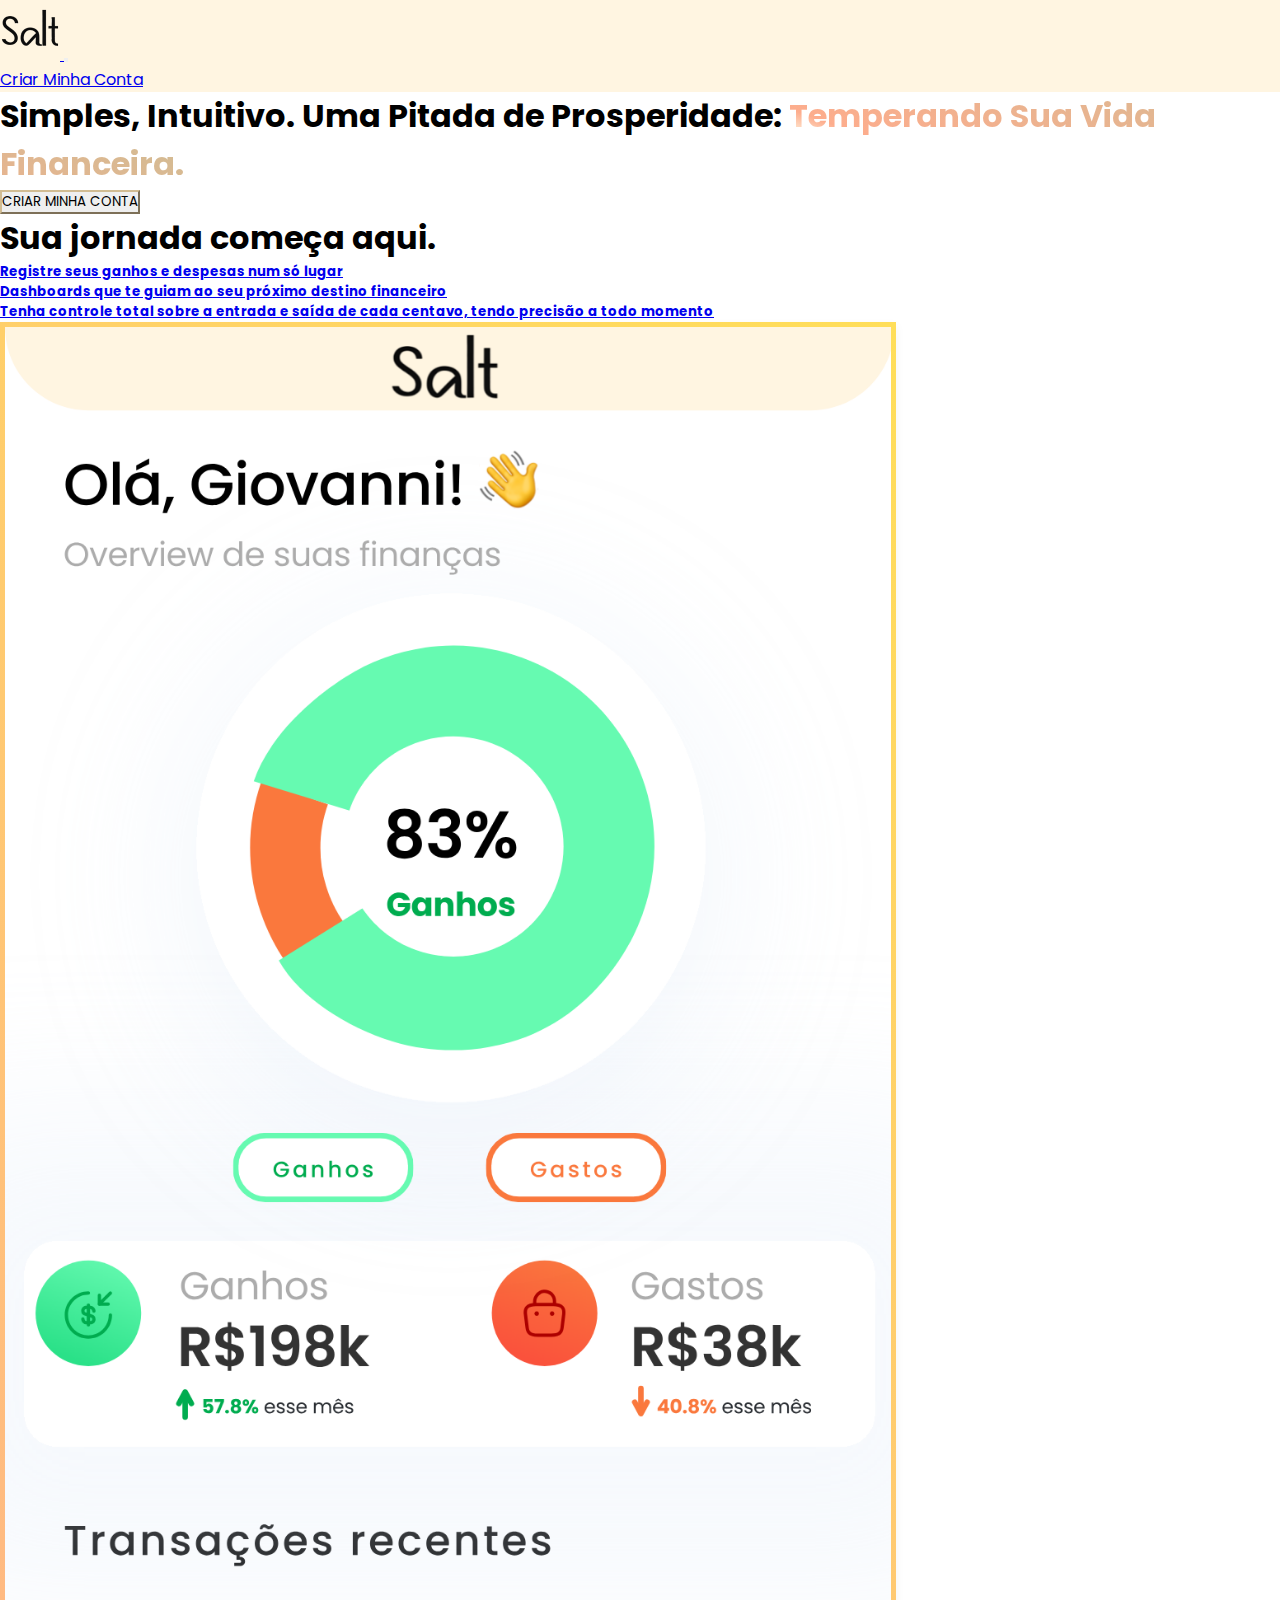
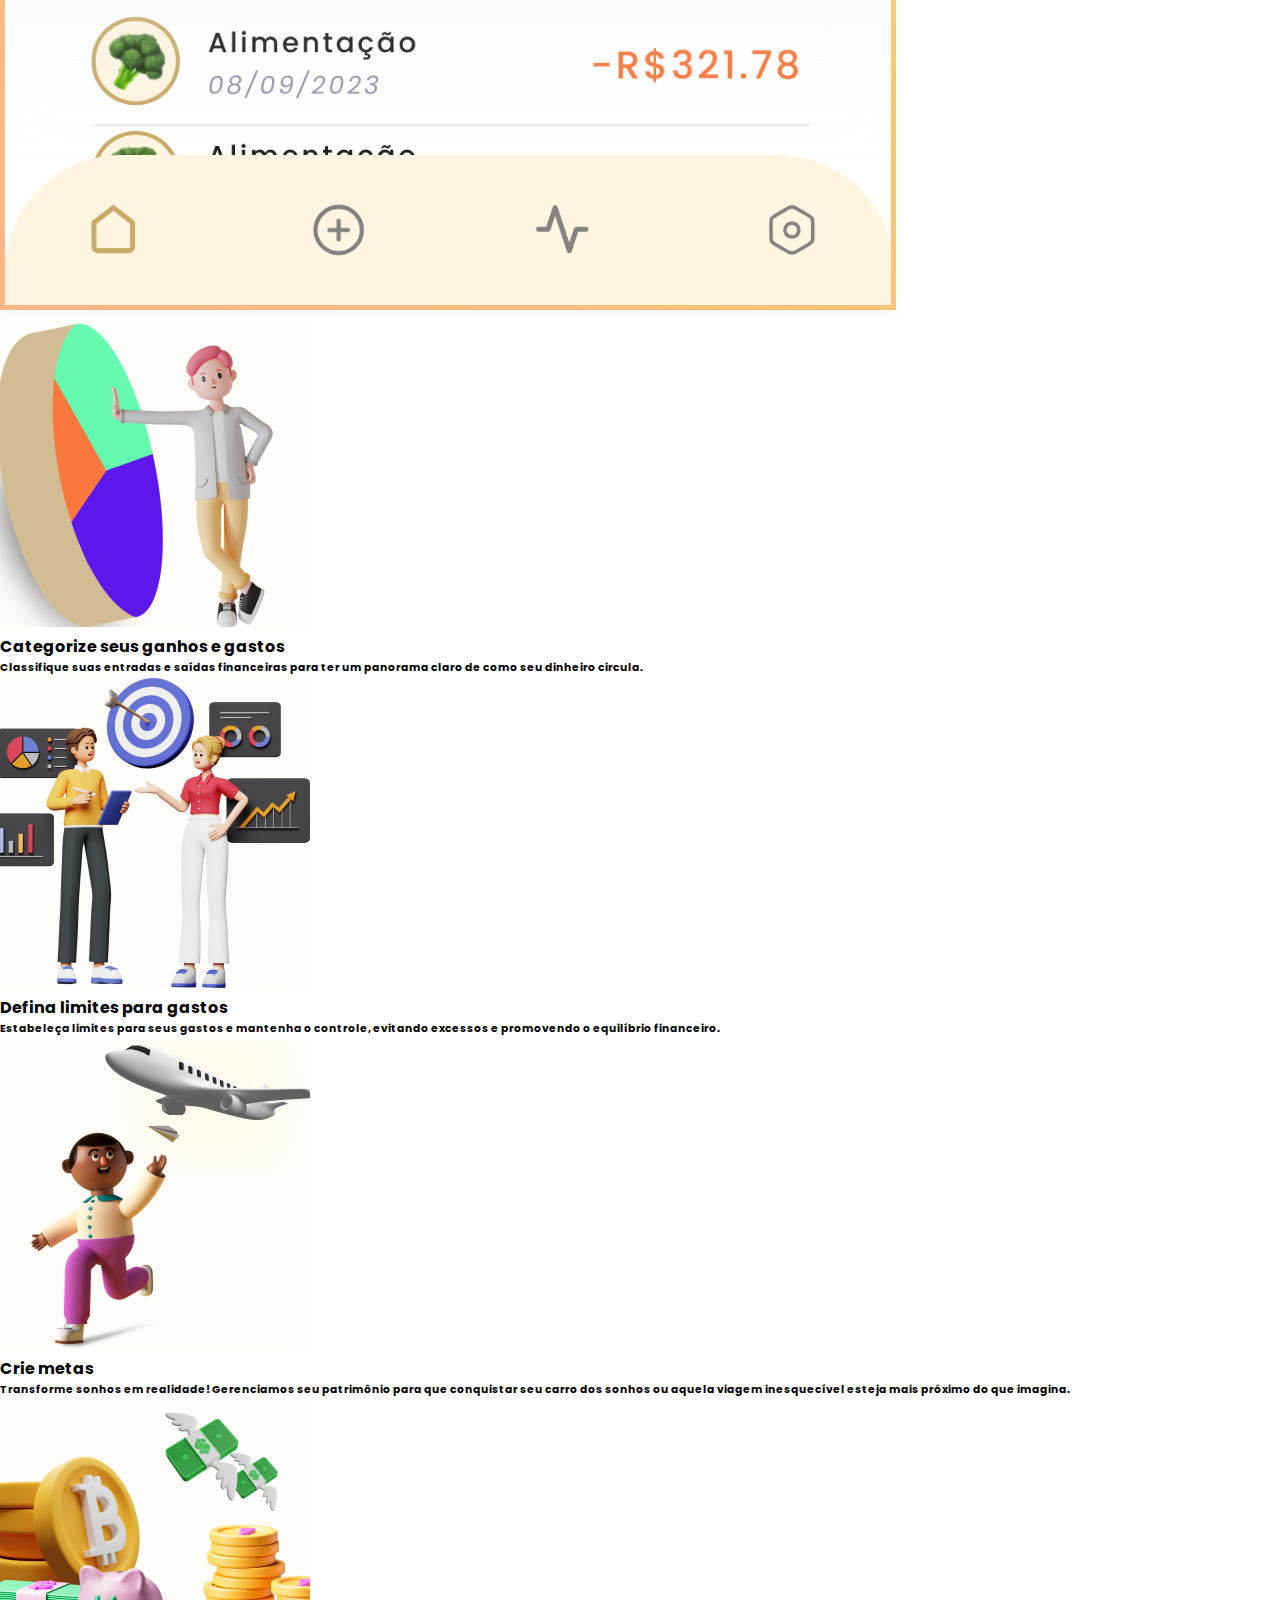
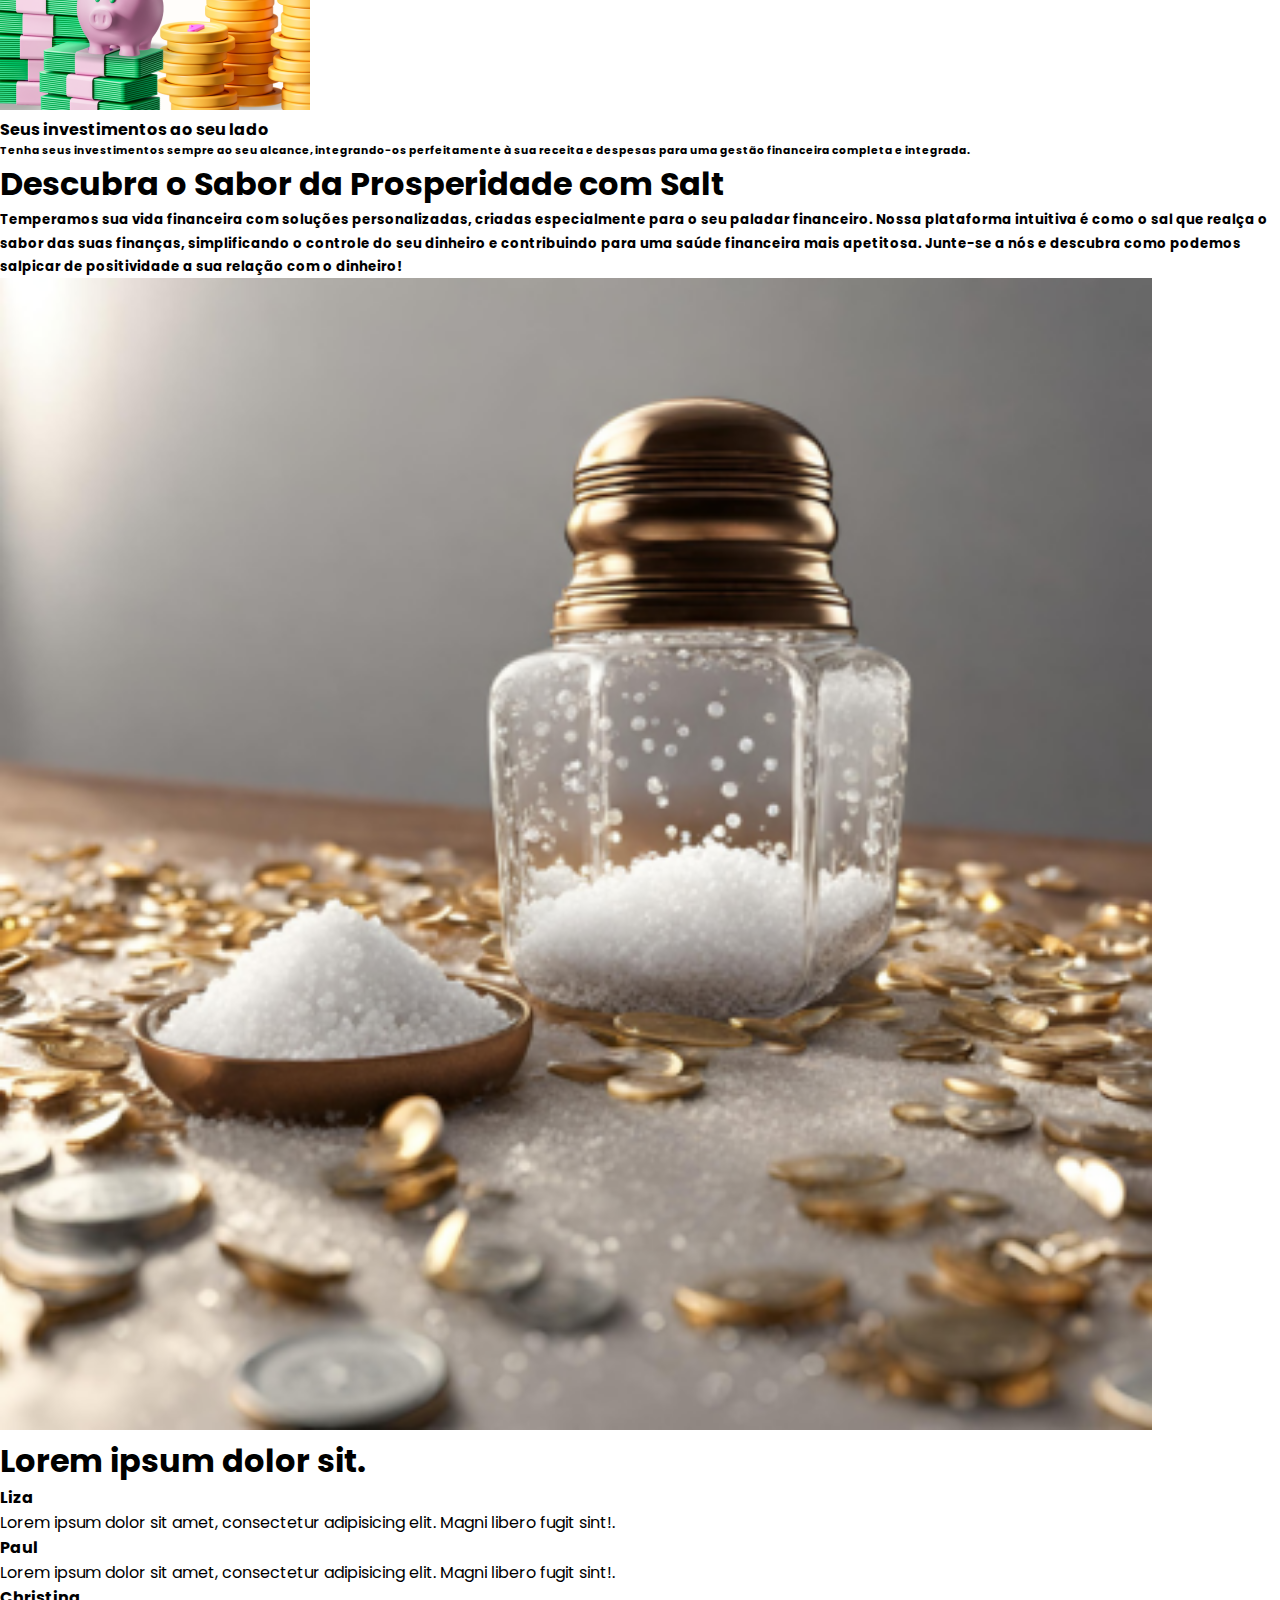
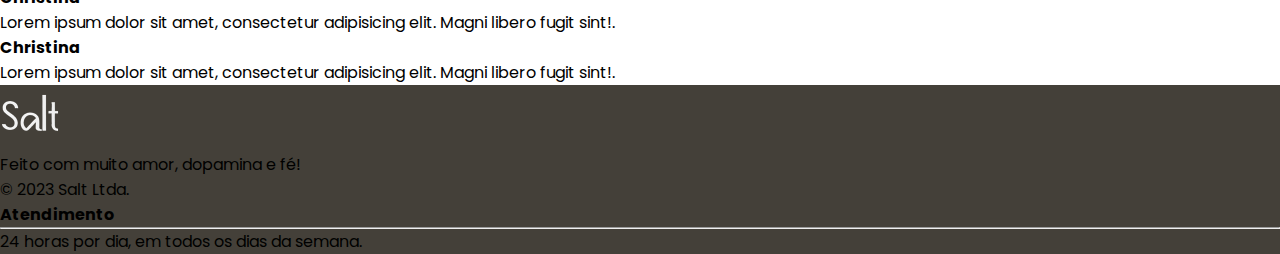
==== pages/index.html @ b89c653e "#" ====
<!doctype html>
<html lang="pt-BR">

<head>
    <meta charset="utf-8">
    <meta name="viewport" content="width=device-width, initial-scale=1">
    <title>Salt</title>

    <!-- Bootstrap Icons -->
    <link rel="stylesheet" href="https://cdn.jsdelivr.net/npm/bootstrap-icons@1.10.4/font/bootstrap-icons.css">

    <link rel="stylesheet" href="https://cdnjs.cloudflare.com/ajax/libs/font-awesome/6.4.0/css/all.min.css"
        integrity="sha512-iecdLmaskl7CVkqkXNQ/ZH/XLlvWZOJyj7Yy7tcenmpD1ypASozpmT/E0iPtmFIB46ZmdtAc9eNBvH0H/ZpiBw=="
        crossorigin="anonymous" referrerpolicy="no-referrer"/>

    <link href="https://cdn.jsdelivr.net/npm/bootstrap@5.3.0-alpha3/dist/css/bootstrap.min.css" rel="stylesheet"
        integrity="sha384-KK94CHFLLe+nY2dmCWGMq91rCGa5gtU4mk92HdvYe+M/SXH301p5ILy+dN9+nJOZ" crossorigin="anonymous">

    <link rel="stylesheet" href="/assets/css/style.css">

    <link rel="icon" href="/assets/images/favicon/favicon.ico" type="image/x-icon">
    <link rel="icon" type="image/png" sizes="60x60" href="/asssets/images/favicon/favicon.png">
</head>

<body>
    <header class="container">

        <nav class="navbar fixed-top navbar-expand-lg bg-salt rounded-bottom-5" data-bs-theme= bg-salt>
  
          <div class="container-fluid mx-5">
            <a href="/assets/pages/index.html" class="navbar-brand">                
                <img src="/assets/images/logos/salt.svg" alt="Logo Salt Preto" class="img-fluid logo_salt ">
            </a>
  
            <button class="navbar-toggler" type="button" data-bs-toggle="collapse" data-bs-target="#navbarScroll" aria-controls="navbarScroll" aria-expanded="false" aria-label="Toggle navigation">
              <span class="navbar-toggler-icon menu"></span>
            </button>
  
            <div class="collapse navbar-collapse" id="navbarScroll">
              <ul class="navbar-nav ms-auto mb-2 mb-lg-0 navbar-nav-scroll" style="--bs-scroll-height: 100px;">
  
                <li class="nav-item">
                  <a class="nav-link item_menu" href="#">Criar Minha Conta</a>
                </li>
  
              </ul>
            </div>
          </div>
        </nav>
  
    </header>
      
    <section class="container inicio my-lg-5 my-md-5 pt-5">
        <div class="row my-lg-5 my-md-5">
            <div class="col-lg-12 my-5 d-flex align-items-center justify-content-center">
                <h1 class="display-1 mt-5 my-lg-3">Simples, Intuitivo. Uma Pitada de Prosperidade:
                    <span class="frase">Temperando Sua Vida Financeira.</span>
                </h1>
                
            </div>
            <button type="button" class="btn botao col-lg-3 col-md-6 rounded-3 mb-md-5 mb-lg-5">CRIAR MINHA CONTA</button>
        </div>
    </section> 


    <section class="container">
        <div class="row d-flex justify-content-center my-5">
            <div class="col-lg-6">
                <h1 class="my-1 mt-lg-5 display-4">Sua jornada começa aqui.</h1>

                <div class="list-group mt-5 mb-2">

                    <a href="#" class="list-group-item list-group-item-action disabled " aria-current="true">
                      <div class="d-flex w-auto justify-content-between">
                        <h5 class="mb-1 text-black">Registre seus ganhos e despesas num só lugar</h5>
                        <i class="fa-regular fa-pen-to-square icones text-black fs-5"></i>
                      </div>
                    </a>

                    <a href="#" class="list-group-item list-group-item-action disabled ">
                      <div class="d-flex w-auto justify-content-between">
                        <h5 class="mb-1 text-black">Dashboards que te guiam ao seu próximo destino financeiro</h5>
                        <i class="fa-solid fa-chart-line icones text-black fs-5"></i>
                      </div>
                    </a>
                    
                    <a href="#" class="list-group-item list-group-item-action disabled ">
                      <div class="d-flex w-auto justify-content-between">
                        <h5 class="mb-1 text-black">Tenha controle total sobre a entrada e saída de cada centavo, tendo precisão a todo momento</h5>
                        <i class="fa-solid fa-wallet icones text-black fs-5"></i>
                      </div>
                    </a>
                </div>

            </div>

            <div class="col-lg-6 mb-5 mt-md-5 d-flex justify-content-center pt-5">
                <img src="/assets/images/home.png" alt="Home Salt" class="home_app img-thumbnail border-4 d-block">
            </div>
        </div>
    </section>


    <section class="container">
        <div class="row row-cols-1 row-cols-md-4 g-4 my-5">
    
            <div class="col">
                <div class="card my-5 cards_funcionalidades h-auto">
                    <img src="/assets/images/cards/1.png" class="card-img-top img-fluid" alt="Categorização">
                    <div class="card-body">
                        <h4 class="mb-lg-4 mt-lg-3 fw-semibold">Categorize seus ganhos e gastos</h4>
                        <h6 class="card-text mb-lg-5 texto_cards">Classifique suas entradas e saídas financeiras para ter um panorama claro de como seu dinheiro circula.</h6>
                    </div>
                </div>
            </div>
    
            <div class="col">
                <div class="card my-5 cards_funcionalidades h-auto d-flex flex-column">
                    <img src="/assets/images/cards/2.png" class="card-img-top img-fluid" alt="Limites">
                    <div class="card-body">
                        <h4 class="mb-lg-4 mt-lg-3 fw-semibold">Defina limites para gastos</h4>
                        <h6 class="card-text mb-lg-5 texto_cards">Estabeleça limites para seus gastos e mantenha o controle, evitando excessos e promovendo o equilíbrio financeiro.</h6>
                    </div>
                </div>
            </div>
    
            <div class="col">
                <div class="card my-5 cards_funcionalidades h-auto d-flex flex-column">
                    <img src="/assets/images/cards/3.png" class="card-img-top img-fluid" alt="Metas">
                    <div class="card-body">
                        <h4 class="mb-lg-4 mt-lg-3 fw-semibold">Crie metas</h4>
                        <h6 class="card-text mb-lg-5 texto_cards">Transforme sonhos em realidade! Gerenciamos seu patrimônio para que conquistar seu carro dos sonhos ou aquela viagem inesquecível esteja mais próximo do que imagina.</h6>
                    </div>
                </div>
            </div>
    
            <div class="col">
                <div class="card my-5 cards_funcionalidades h-auto d-flex flex-column">
                    <img src="/assets/images/cards/4.png" class="card-img-top img-fluid" alt="Investimentos">
                    <div class="card-body">
                        <h4 class="mb-lg-4 mt-lg-3 fw-semibold">Seus investimentos ao seu lado</h4>
                        <h6 class="card-text mb-lg-5 texto_cards">Tenha seus investimentos sempre ao seu alcance, integrando-os perfeitamente à sua receita e despesas para uma gestão financeira completa e integrada.</h6>
                    </div>
                </div>
            </div>
        </div>
    </section>


    <section class="container">
        <div class="row d-flex justify-content-center my-5">
            <div class="col-lg-6 text-lg-start text-md-center mt-3 mb-5">
                <h1 class="mb-1 display-4 ">Descubra o Sabor da Prosperidade com Salt</h1>
                <h5 class="my-4 texto_saleiro">Temperamos sua vida financeira com soluções personalizadas, criadas especialmente para o seu paladar financeiro. Nossa plataforma intuitiva é como o sal que realça o sabor das suas finanças, simplificando o controle do seu dinheiro e contribuindo para uma saúde financeira mais apetitosa. Junte-se a nós e descubra como podemos salpicar de positividade a sua relação com o dinheiro!</h5>
            </div>

            <div class="col-lg-6 mb-5 d-flex justify-content-lg-end img_saleiro">
                <img src="/assets/images/saleiro.png" alt="Saleiro" class="img-fluid rounded-5 saleiro">
            </div>
        </div>
    </section>


    <section class="container my-5">
        <h1 class="text-center my-5 display-2">Lorem ipsum dolor sit.</h1>

        <div class="row d-flex align-items-center justify-content-center">

            <div class="col-lg-3 my-2">
                <div class="card text-center border-0 grupo-2">
                    <div class="card-body">
                        <div class="mb-5">
                            <i class="fa-brands fa-linkedin icon-social mx-2"></i>
                        </div>
                        <h4 class=" my-3">Liza</h4>
                        <p class="card-text mb-4">Lorem ipsum dolor sit amet, consectetur adipisicing elit. Magni libero
                            fugit sint!.</p>
                        
                    </div>
                </div>
            </div>

            <div class="col-lg-3 my-2">
                <div class="card text-center border-0">
                    <div class="card-body">
                        <div class="mb-5">
                            <i class="fa-brands fa-linkedin icon-social mx-2"></i>
                        </div>
                        <h4 class=" my-3">Paul</h4>
                        <p class="card-text mb-4">Lorem ipsum dolor sit amet, consectetur adipisicing elit. Magni libero fugit sint!.</p>
                        
                    </div>
                </div>
            </div>

            <div class="col-lg-3 my-2">
                <div class="card text-center border-0">
                    <div class="card-body">
                        <div class="mb-5">
                            <i class="fa-brands fa-linkedin icon-social mx-2"></i>
                        </div>
                        <h4 class=" my-3">Christina</h4>
                        <p class="card-text mb-4">Lorem ipsum dolor sit amet, consectetur adipisicing elit. Magni libero fugit sint!.</p>
                    </div>
                </div>
            </div>

            <div class="col-lg-3 my-2">
                <div class="card text-center border-0">
                    <div class="card-body">
                        <div class="mb-5">
                            <i class="fa-brands fa-linkedin icon-social mx-2"></i>
                        </div>
                        <h4 class=" my-3">Christina</h4>
                        <p class="card-text mb-4">Lorem ipsum dolor sit amet, consectetur adipisicing elit. Magni libero fugit sint!.</p>
                    </div>
                </div>
            </div>

        </div>
    </section>

    
    <footer class="container-fluid text-light pt-5">
        <div class="row py-lg-5 pt-md-1 pb-md-5 px-lg-5 mx-lg-5">


            <div class="col-lg-6 col-md-12 mb-3 mb-lg-5 gx-5">
                <a href="/assets/pages/index.html">                
                    <img src="/assets/images/logos/salt_white.png" alt="Logo Salt Branco" class="img-fluid logo_salt ">
                </a>
                <p class="mt-4">Feito com muito amor, dopamina e fé!</p>
                <p class="mt-4">© 2023 Salt Ltda.</p>
            </div>

            <div class="col-lg-6 col-md-12 mb-3 mb-lg-5 gx-5">
                <h4 class="my-3">Atendimento</h4>
                <hr>
                <p>24 horas por dia, em todos os dias da semana.</p>
            </div>

        </div>
    </footer>

    <script src="https://cdn.jsdelivr.net/npm/bootstrap@5.3.0-alpha3/dist/js/bootstrap.bundle.min.js" integrity="sha384-ENjdO4Dr2bkBIFxQpeoTz1HIcje39Wm4jDKdf19U8gI4ddQ3GYNS7NTKfAdVQSZe"
    crossorigin="anonymous">
    </script>
</body>

</html>
---- assets/css/style.css ----
@import url('https://fonts.googleapis.com/css2?family=Montserrat:wght@600&family=Poppins:wght@300&display=swap');

:root {
    --salt-color: #FFF5E1;
    --salt-borda1-cor: #d1bc93;
  }

* {
    font-family: 'Poppins', sans-serif;
    margin: 0;
    padding: 0;
    box-sizing: border-box;
}

.bg-salt {
    background-color: var(--salt-color) !important;
}

.nav-link:hover {
    color: black;
}

.frase {
    background-image: linear-gradient(20deg, var(--salt-color) 2%, #fdad8d 12%, var(--salt-borda1-cor) 100%);
    color: transparent !important;
    -webkit-background-clip: text;
    background-clip: text;
}

.botao{
    border-color: var(--salt-borda1-cor);
}

.botao:hover {
    background: var(--salt-color);
}

.home_app {
    width: 70%;
    border-width: 5px;
    border-style: solid;
    border-image: linear-gradient(45deg, #ffb588, #FFDE59);
    border-image-slice: 1;
    transition: 0.3s;
    box-shadow: 0px 4px 10px rgba(0, 0, 0, 0.05);
}

.cards_funcionalidades {
    border-color: white;
    transition: 0.2s;
}

.cards_funcionalidades:hover {
    border-color: var(--salt-color);
    scale: 104%;
    background-color: var(--salt-color);
}

.card-body {
    transition: background-color 0.25s;
}

.texto_cards, .texto_saleiro {
    line-height: 1.75;
}

.saleiro {
    width: 90%;
}

footer {
    background-color: #444039;
}

@media (max-width: 700px) {
    .botao {
        width: 60%;
        display: block;
        margin: auto;
    }
}

@media (max-width: 959px) {
    .texto_salt {
        text-align: center;
    }

    .item_menu {
        padding-left: 1%;
    }

    .img_saleiro {
        justify-content: center;
    }
}
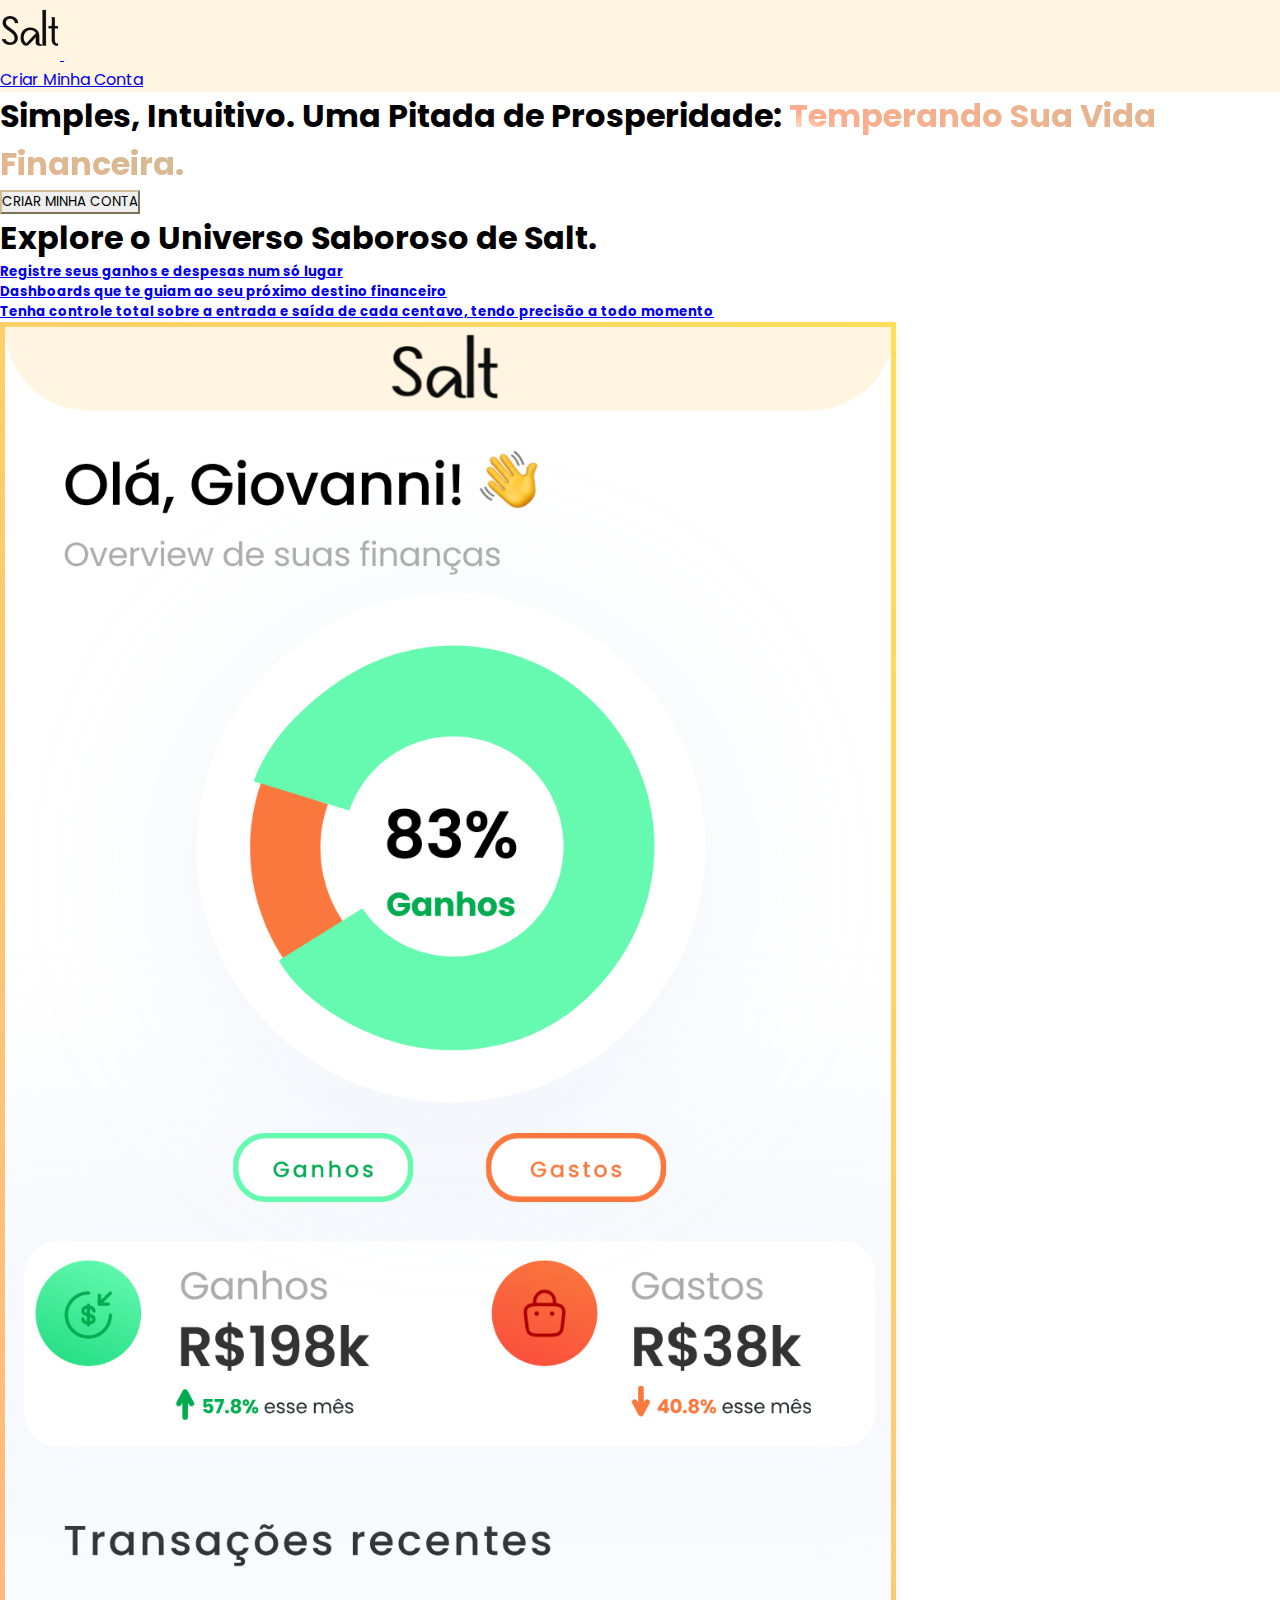
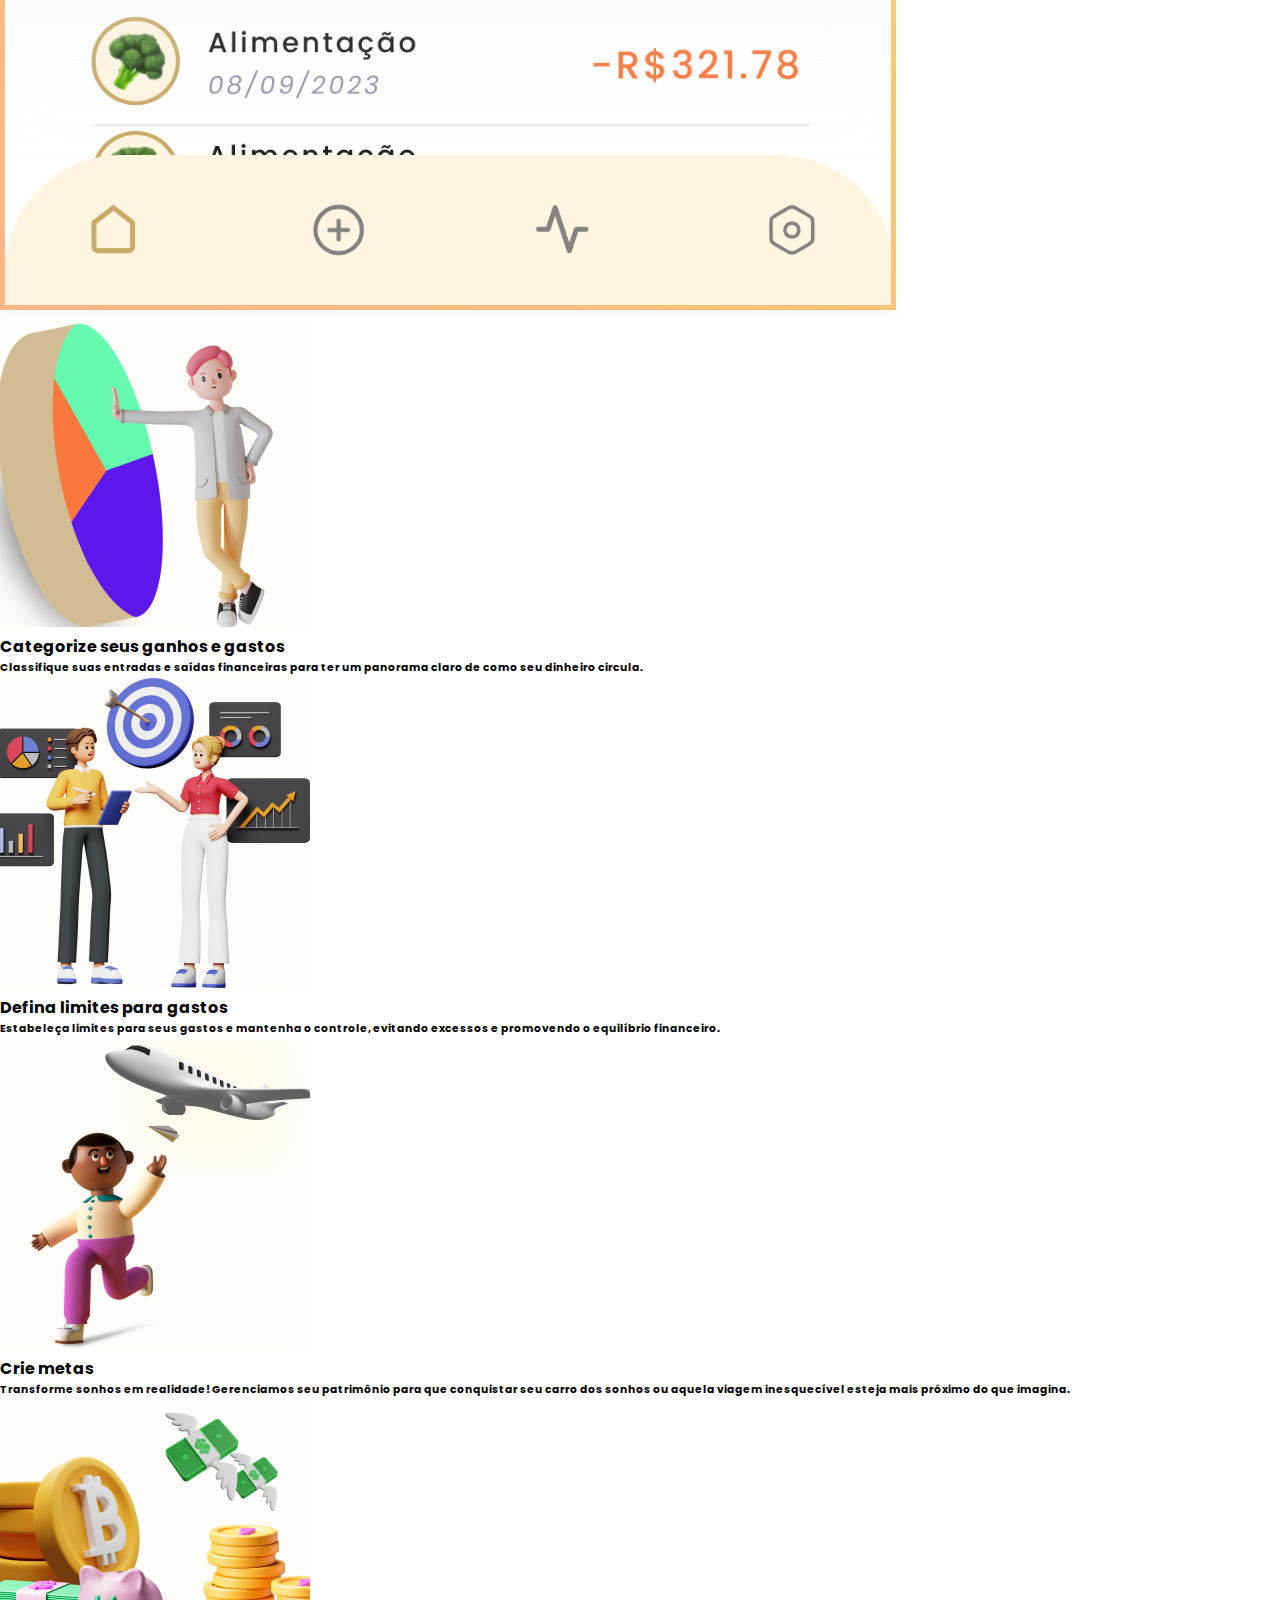
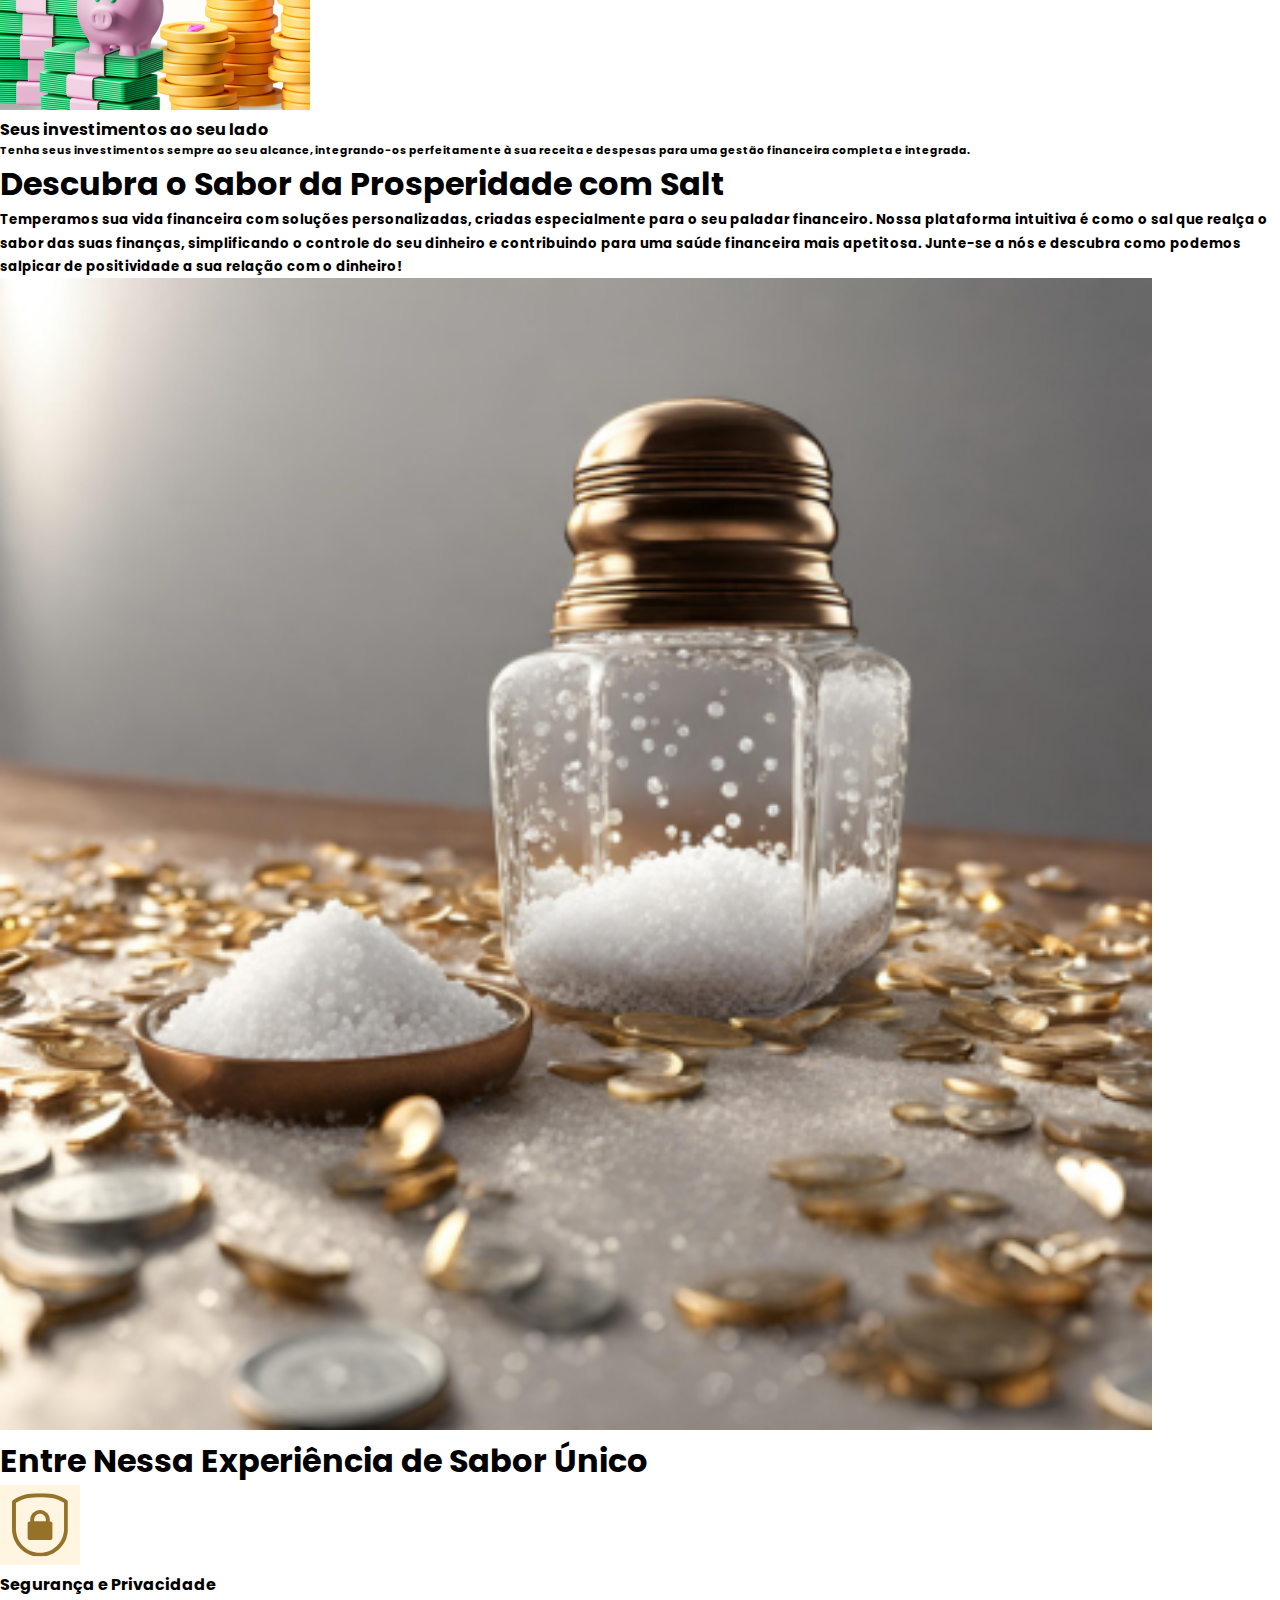
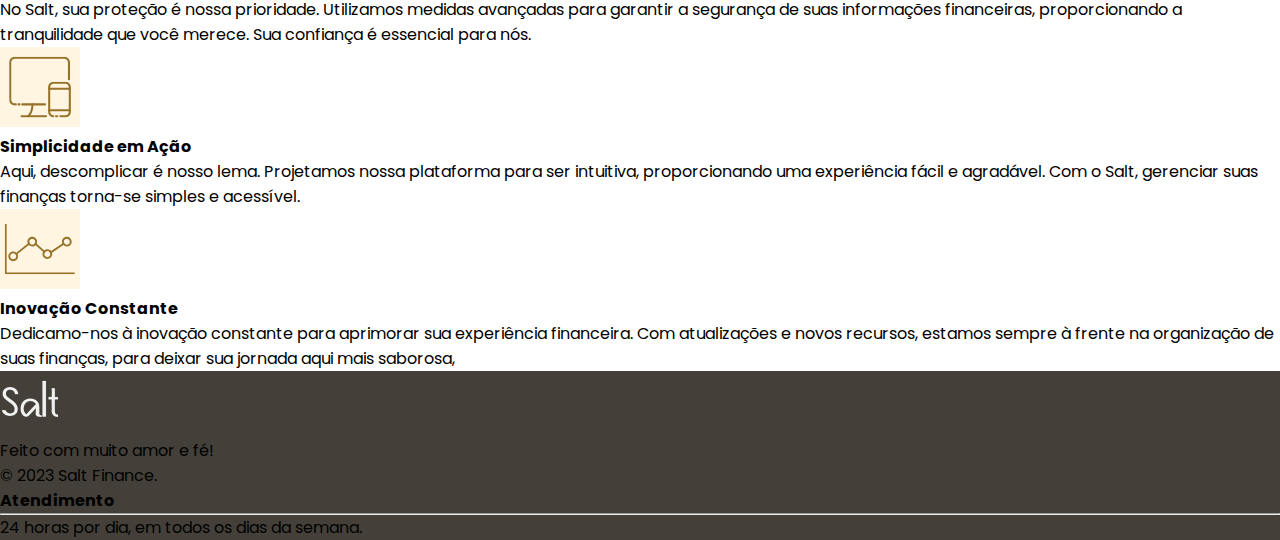
==== commit 3d3f7e0f: "#" ====
--- a/pages/index.html
+++ b/pages/index.html
@@ -16,10 +16,10 @@
     <link href="https://cdn.jsdelivr.net/npm/bootstrap@5.3.0-alpha3/dist/css/bootstrap.min.css" rel="stylesheet"
         integrity="sha384-KK94CHFLLe+nY2dmCWGMq91rCGa5gtU4mk92HdvYe+M/SXH301p5ILy+dN9+nJOZ" crossorigin="anonymous">
 
-    <link rel="stylesheet" href="/assets/css/style.css">
-
-    <link rel="icon" href="/assets/images/favicon/favicon.ico" type="image/x-icon">
-    <link rel="icon" type="image/png" sizes="60x60" href="/asssets/images/favicon/favicon.png">
+    <link rel="stylesheet" href="/css/style.css">
+
+    <link rel="icon" href="/images/favicon/favicon.ico" type="image/x-icon">
+    <link rel="icon" type="image/png" sizes="60x60" href="/images/favicon/favicon.png">
 </head>
 
 <body>
@@ -28,8 +28,8 @@
         <nav class="navbar fixed-top navbar-expand-lg bg-salt rounded-bottom-5" data-bs-theme= bg-salt>
   
           <div class="container-fluid mx-5">
-            <a href="/assets/pages/index.html" class="navbar-brand">                
-                <img src="/assets/images/logos/salt.svg" alt="Logo Salt Preto" class="img-fluid logo_salt ">
+            <a href="/pages/index.html" class="navbar-brand">                
+                <img src="/images/logos/salt.svg" alt="Logo Salt Preto" class="img-fluid logo_salt ">
             </a>
   
             <button class="navbar-toggler" type="button" data-bs-toggle="collapse" data-bs-target="#navbarScroll" aria-controls="navbarScroll" aria-expanded="false" aria-label="Toggle navigation">
@@ -66,28 +66,28 @@
     <section class="container">
         <div class="row d-flex justify-content-center my-5">
             <div class="col-lg-6">
-                <h1 class="my-1 mt-lg-5 display-4">Sua jornada começa aqui.</h1>
+                <h1 class="my-1 mt-lg-5 display-4">Explore o Universo Saboroso de Salt.</h1>
 
                 <div class="list-group mt-5 mb-2">
 
                     <a href="#" class="list-group-item list-group-item-action disabled " aria-current="true">
                       <div class="d-flex w-auto justify-content-between">
                         <h5 class="mb-1 text-black">Registre seus ganhos e despesas num só lugar</h5>
-                        <i class="fa-regular fa-pen-to-square icones text-black fs-5"></i>
+                        <i class="fa-regular fa-pen-to-square icones fs-5"></i>
                       </div>
                     </a>
 
                     <a href="#" class="list-group-item list-group-item-action disabled ">
                       <div class="d-flex w-auto justify-content-between">
                         <h5 class="mb-1 text-black">Dashboards que te guiam ao seu próximo destino financeiro</h5>
-                        <i class="fa-solid fa-chart-line icones text-black fs-5"></i>
+                        <i class="fa-solid fa-chart-line icones fs-5"></i>
                       </div>
                     </a>
                     
                     <a href="#" class="list-group-item list-group-item-action disabled ">
                       <div class="d-flex w-auto justify-content-between">
                         <h5 class="mb-1 text-black">Tenha controle total sobre a entrada e saída de cada centavo, tendo precisão a todo momento</h5>
-                        <i class="fa-solid fa-wallet icones text-black fs-5"></i>
+                        <i class="fa-solid fa-wallet icones fs-5"></i>
                       </div>
                     </a>
                 </div>
@@ -95,7 +95,7 @@
             </div>
 
             <div class="col-lg-6 mb-5 mt-md-5 d-flex justify-content-center pt-5">
-                <img src="/assets/images/home.png" alt="Home Salt" class="home_app img-thumbnail border-4 d-block">
+                <img src="/images/home.png" alt="Home Salt" class="home_app img-thumbnail border-4 d-block">
             </div>
         </div>
     </section>
@@ -106,7 +106,7 @@
     
             <div class="col">
                 <div class="card my-5 cards_funcionalidades h-auto">
-                    <img src="/assets/images/cards/1.png" class="card-img-top img-fluid" alt="Categorização">
+                    <img src="/images/cards/1.png" class="card-img-top img-fluid" alt="Categorização">
                     <div class="card-body">
                         <h4 class="mb-lg-4 mt-lg-3 fw-semibold">Categorize seus ganhos e gastos</h4>
                         <h6 class="card-text mb-lg-5 texto_cards">Classifique suas entradas e saídas financeiras para ter um panorama claro de como seu dinheiro circula.</h6>
@@ -116,7 +116,7 @@
     
             <div class="col">
                 <div class="card my-5 cards_funcionalidades h-auto d-flex flex-column">
-                    <img src="/assets/images/cards/2.png" class="card-img-top img-fluid" alt="Limites">
+                    <img src="/images/cards/2.png" class="card-img-top img-fluid" alt="Limites">
                     <div class="card-body">
                         <h4 class="mb-lg-4 mt-lg-3 fw-semibold">Defina limites para gastos</h4>
                         <h6 class="card-text mb-lg-5 texto_cards">Estabeleça limites para seus gastos e mantenha o controle, evitando excessos e promovendo o equilíbrio financeiro.</h6>
@@ -126,7 +126,7 @@
     
             <div class="col">
                 <div class="card my-5 cards_funcionalidades h-auto d-flex flex-column">
-                    <img src="/assets/images/cards/3.png" class="card-img-top img-fluid" alt="Metas">
+                    <img src="/images/cards/3.png" class="card-img-top img-fluid" alt="Metas">
                     <div class="card-body">
                         <h4 class="mb-lg-4 mt-lg-3 fw-semibold">Crie metas</h4>
                         <h6 class="card-text mb-lg-5 texto_cards">Transforme sonhos em realidade! Gerenciamos seu patrimônio para que conquistar seu carro dos sonhos ou aquela viagem inesquecível esteja mais próximo do que imagina.</h6>
@@ -136,7 +136,7 @@
     
             <div class="col">
                 <div class="card my-5 cards_funcionalidades h-auto d-flex flex-column">
-                    <img src="/assets/images/cards/4.png" class="card-img-top img-fluid" alt="Investimentos">
+                    <img src="/images/cards/4.png" class="card-img-top img-fluid" alt="Investimentos">
                     <div class="card-body">
                         <h4 class="mb-lg-4 mt-lg-3 fw-semibold">Seus investimentos ao seu lado</h4>
                         <h6 class="card-text mb-lg-5 texto_cards">Tenha seus investimentos sempre ao seu alcance, integrando-os perfeitamente à sua receita e despesas para uma gestão financeira completa e integrada.</h6>
@@ -155,64 +155,49 @@
             </div>
 
             <div class="col-lg-6 mb-5 d-flex justify-content-lg-end img_saleiro">
-                <img src="/assets/images/saleiro.png" alt="Saleiro" class="img-fluid rounded-5 saleiro">
+                <img src="/images/saleiro.png" alt="Saleiro" class="img-fluid rounded-5 saleiro">
             </div>
         </div>
     </section>
 
 
     <section class="container my-5">
-        <h1 class="text-center my-5 display-2">Lorem ipsum dolor sit.</h1>
+        <h1 class="text-center my-5 display-4">Entre Nessa Experiência de Sabor Único</h1>
 
         <div class="row d-flex align-items-center justify-content-center">
 
-            <div class="col-lg-3 my-2">
+            <div class="col-lg-4 my-2">
                 <div class="card text-center border-0 grupo-2">
                     <div class="card-body">
-                        <div class="mb-5">
-                            <i class="fa-brands fa-linkedin icon-social mx-2"></i>
+                        <div class="mb-4">
+                            <img src="/images/cards/5.svg " alt="Segurança Icon" class="img-fluid rounded-2">
                         </div>
-                        <h4 class=" my-3">Liza</h4>
-                        <p class="card-text mb-4">Lorem ipsum dolor sit amet, consectetur adipisicing elit. Magni libero
-                            fugit sint!.</p>
-                        
-                    </div>
-                </div>
-            </div>
-
-            <div class="col-lg-3 my-2">
+                        <h4 class="mb-4">Segurança e Privacidade</h4>
+                        <p class="card-text mb-4 justify-content-evenly">No Salt, sua proteção é nossa prioridade. Utilizamos medidas avançadas para garantir a segurança de suas informações financeiras, proporcionando a tranquilidade que você merece. Sua confiança é essencial para nós.</p>
+                    </div>
+                </div>
+            </div>
+
+            <div class="col-lg-4 my-2">
                 <div class="card text-center border-0">
                     <div class="card-body">
-                        <div class="mb-5">
-                            <i class="fa-brands fa-linkedin icon-social mx-2"></i>
+                        <div class="mb-4">
+                            <img src="/images/cards/6.svg" alt="Simplicidade Icon" class="img-fluid rounded-2">
                         </div>
-                        <h4 class=" my-3">Paul</h4>
-                        <p class="card-text mb-4">Lorem ipsum dolor sit amet, consectetur adipisicing elit. Magni libero fugit sint!.</p>
-                        
-                    </div>
-                </div>
-            </div>
-
-            <div class="col-lg-3 my-2">
+                        <h4 class="mb-4">Simplicidade em Ação</h4>
+                        <p class="card-text mb-4">Aqui, descomplicar é nosso lema. Projetamos nossa plataforma para ser intuitiva, proporcionando uma experiência fácil e agradável. Com o Salt, gerenciar suas finanças torna-se simples e acessível.</p>
+                    </div>
+                </div>
+            </div>
+
+            <div class="col-lg-4 my-2">
                 <div class="card text-center border-0">
                     <div class="card-body">
-                        <div class="mb-5">
-                            <i class="fa-brands fa-linkedin icon-social mx-2"></i>
+                        <div class="mb-4">
+                            <img src="/images/cards/7.svg" alt="Inovação Icon" class="img-fluid rounded-2">
                         </div>
-                        <h4 class=" my-3">Christina</h4>
-                        <p class="card-text mb-4">Lorem ipsum dolor sit amet, consectetur adipisicing elit. Magni libero fugit sint!.</p>
-                    </div>
-                </div>
-            </div>
-
-            <div class="col-lg-3 my-2">
-                <div class="card text-center border-0">
-                    <div class="card-body">
-                        <div class="mb-5">
-                            <i class="fa-brands fa-linkedin icon-social mx-2"></i>
-                        </div>
-                        <h4 class=" my-3">Christina</h4>
-                        <p class="card-text mb-4">Lorem ipsum dolor sit amet, consectetur adipisicing elit. Magni libero fugit sint!.</p>
+                        <h4 class="mb-4">Inovação Constante</h4>
+                        <p class="card-text mb-4">Dedicamo-nos à inovação constante para aprimorar sua experiência financeira. Com atualizações e novos recursos, estamos sempre à frente na organização de suas finanças, para deixar sua jornada aqui mais saborosa,</p>
                     </div>
                 </div>
             </div>
@@ -226,11 +211,11 @@
 
 
             <div class="col-lg-6 col-md-12 mb-3 mb-lg-5 gx-5">
-                <a href="/assets/pages/index.html">                
-                    <img src="/assets/images/logos/salt_white.png" alt="Logo Salt Branco" class="img-fluid logo_salt ">
+                <a href="/pages/index.html">                
+                    <img src="/images/logos/salt_white.png" alt="Logo Salt Branco" class="img-fluid logo_salt ">
                 </a>
-                <p class="mt-4">Feito com muito amor, dopamina e fé!</p>
-                <p class="mt-4">© 2023 Salt Ltda.</p>
+                <p class="mt-4">Feito com muito amor e fé!</p>
+                <p class="mt-4">© 2023 Salt Finance.</p>
             </div>
 
             <div class="col-lg-6 col-md-12 mb-3 mb-lg-5 gx-5">
--- a/css/style.css
+++ b/css/style.css
@@ -0,0 +1,99 @@
+@import url('https://fonts.googleapis.com/css2?family=Montserrat:wght@600&family=Poppins:wght@300&display=swap');
+
+:root {
+    --salt-color: #FFF5E1;
+    --salt-borda1-cor: #d1bc93;
+  }
+
+* {
+    font-family: 'Poppins', sans-serif;
+    margin: 0;
+    padding: 0;
+    box-sizing: border-box;
+}
+
+.bg-salt {
+    background-color: var(--salt-color) !important;
+}
+
+.nav-link:hover {
+    color: black;
+}
+
+.frase {
+    background-image: linear-gradient(20deg, var(--salt-color) 2%, #fdad8d 12%, var(--salt-borda1-cor) 100%);
+    color: transparent !important;
+    -webkit-background-clip: text;
+    background-clip: text;
+}
+
+.botao{
+    border-color: var(--salt-borda1-cor);
+}
+
+.botao:hover {
+    background: var(--salt-color);
+}
+
+.home_app {
+    width: 70%;
+    border-width: 5px;
+    border-style: solid;
+    border-image: linear-gradient(45deg, #ffb588, #FFDE59);
+    border-image-slice: 1;
+    transition: 0.3s;
+    box-shadow: 0px 4px 10px rgba(0, 0, 0, 0.05);
+}
+
+.icones {
+    color: #967128;
+}
+
+.cards_funcionalidades {
+    border-color: white;
+    transition: 0.2s;
+}
+
+.cards_funcionalidades:hover {
+    border-color: var(--salt-color);
+    scale: 104%;
+    background-color: var(--salt-color);
+}
+
+.card-body {
+    transition: background-color 0.25s;
+}
+
+.texto_cards, .texto_saleiro {
+    line-height: 1.75;
+}
+
+.saleiro {
+    width: 90%;
+}
+
+footer {
+    background-color: #444039;
+}
+
+@media (max-width: 719px) {
+    .botao {
+        width: 60%;
+        display: block;
+        margin: auto;
+    }
+}
+
+@media (max-width: 959px) {
+    .texto_salt {
+        text-align: center;
+    }
+
+    .item_menu {
+        padding-left: 1%;
+    }
+
+    .img_saleiro {
+        justify-content: center;
+    }
+}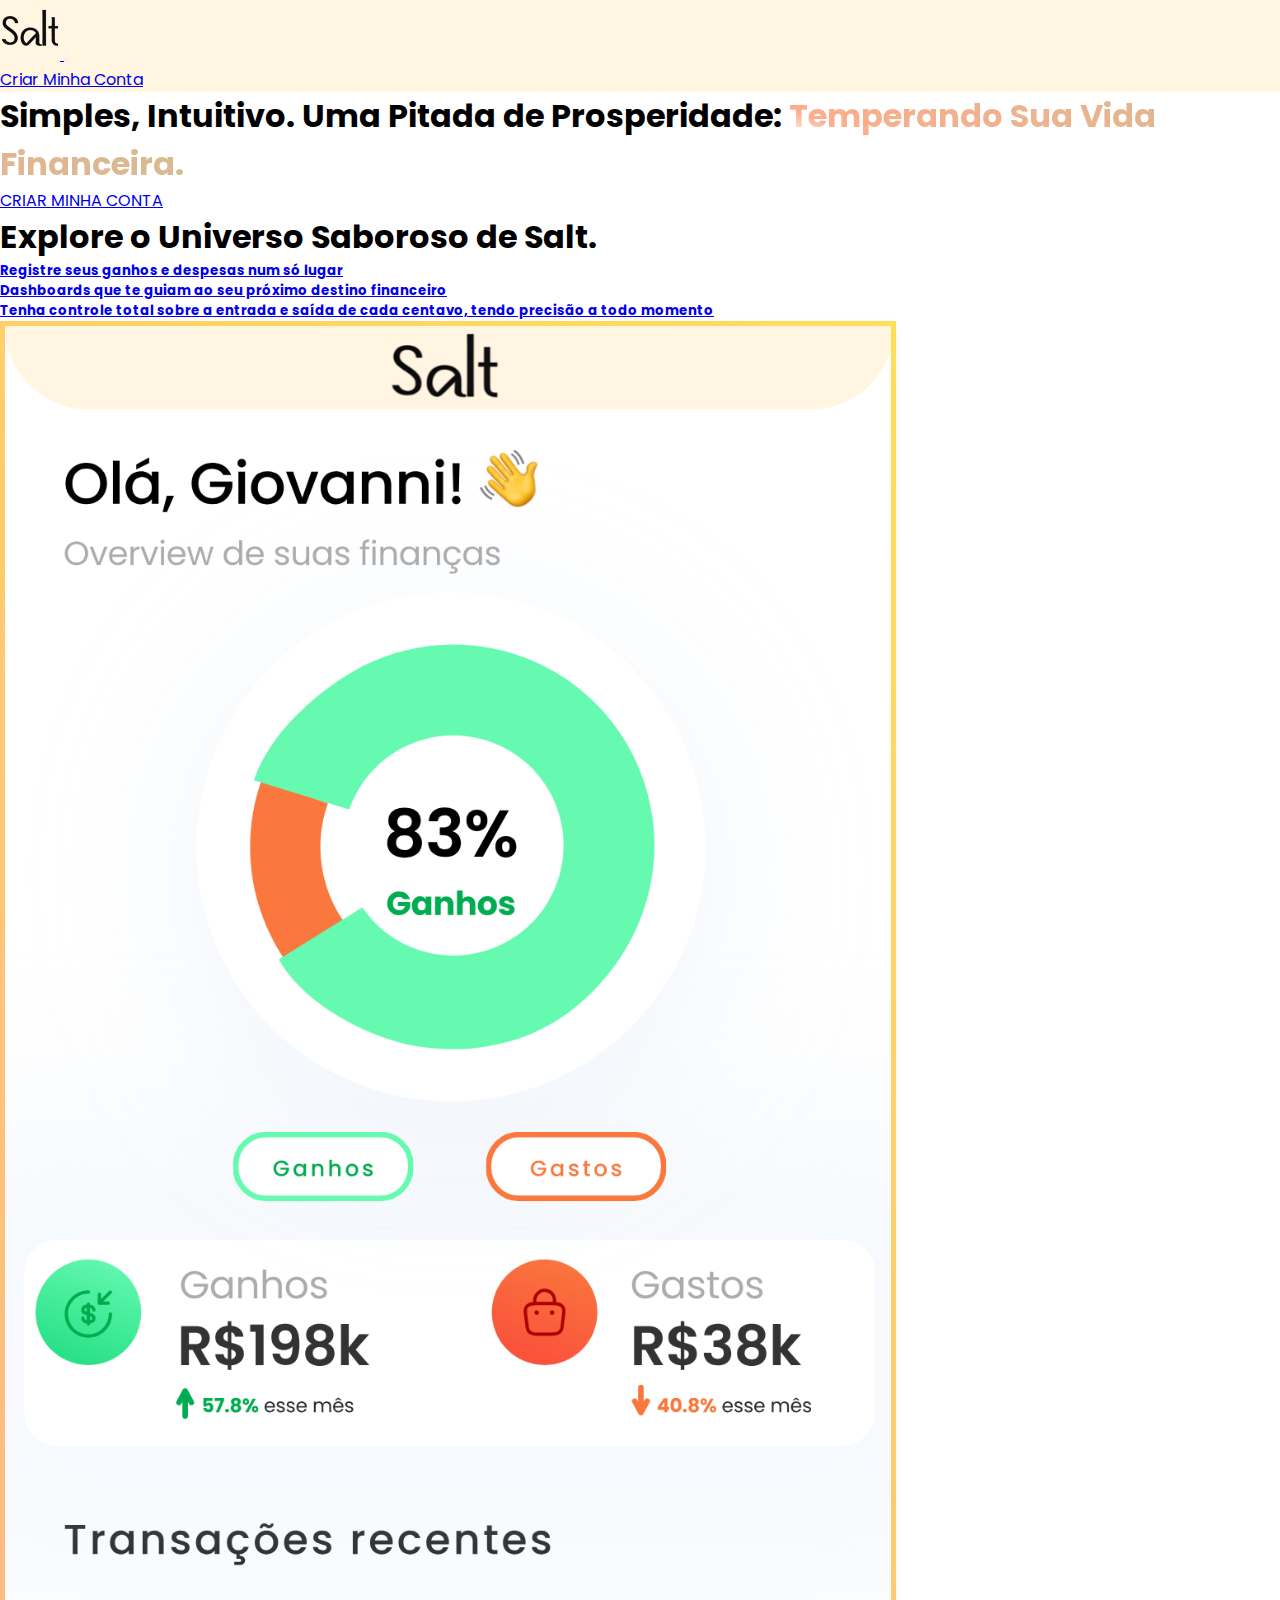
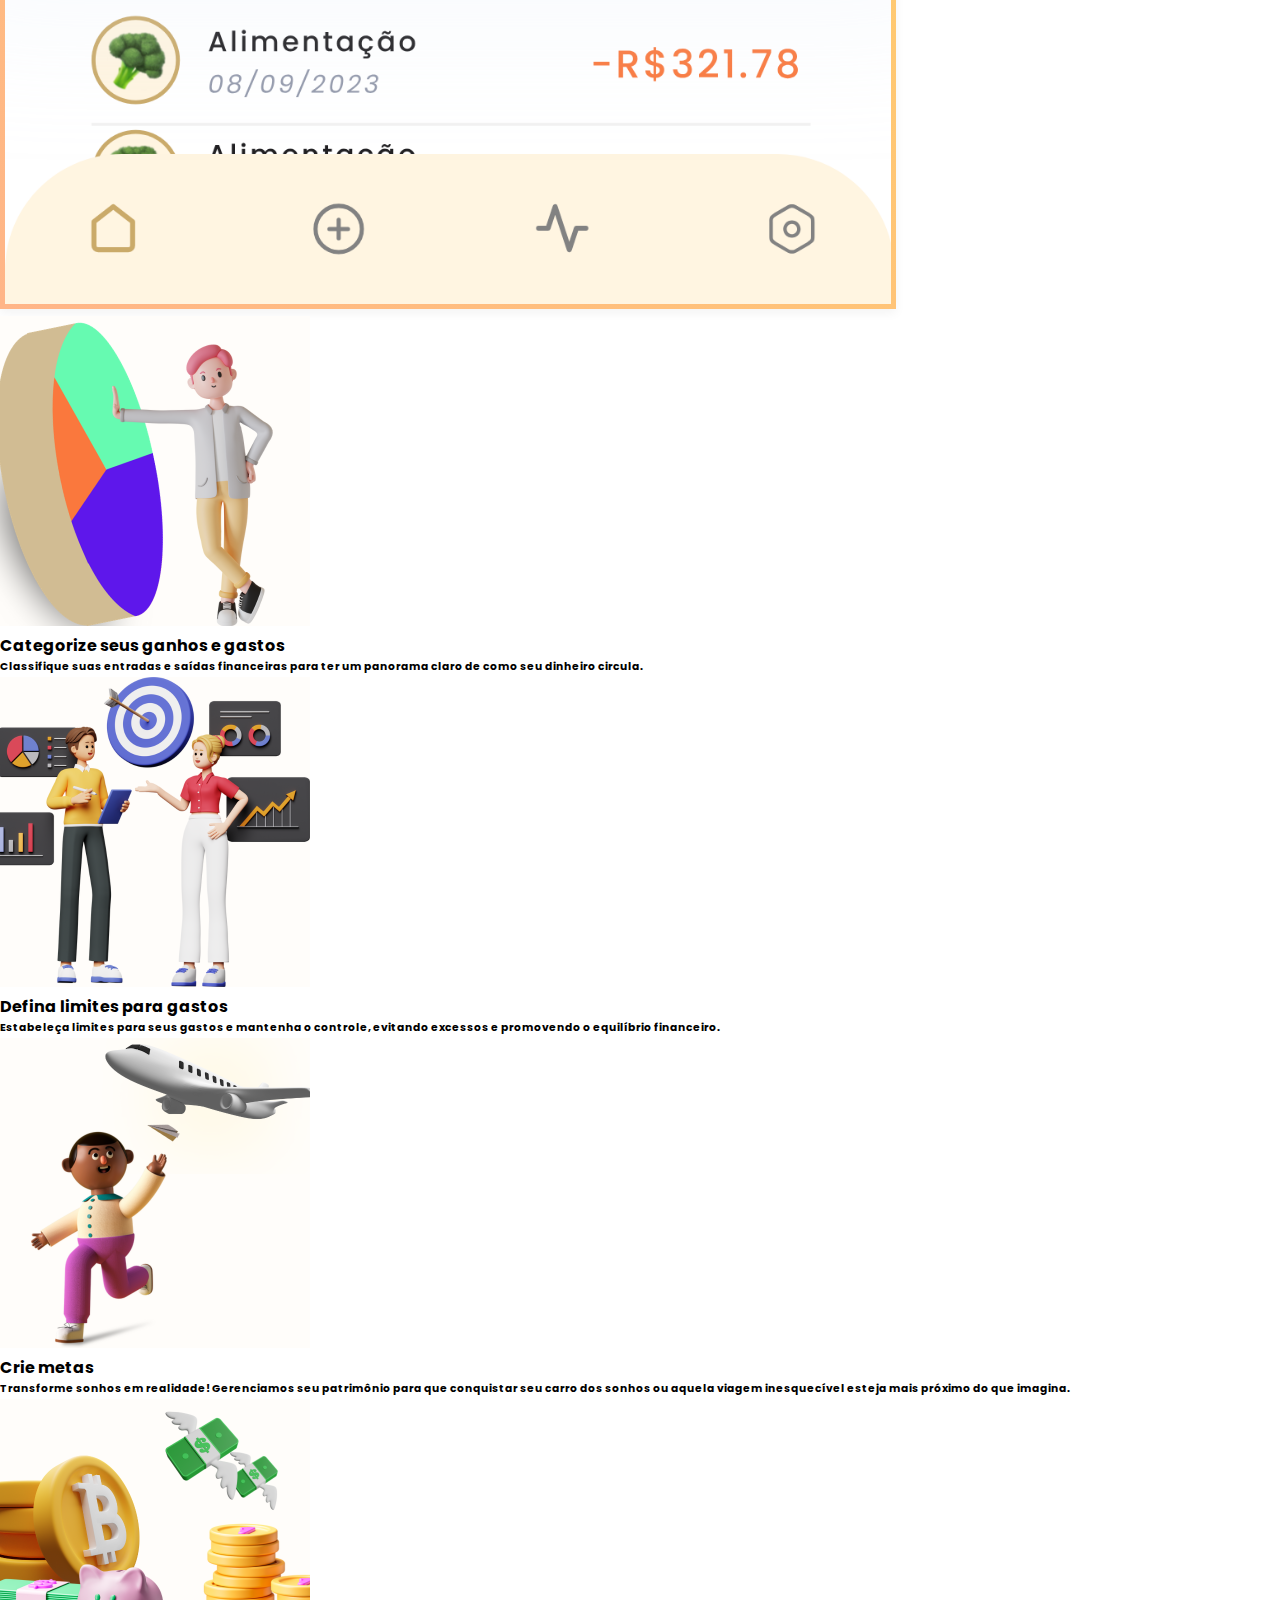
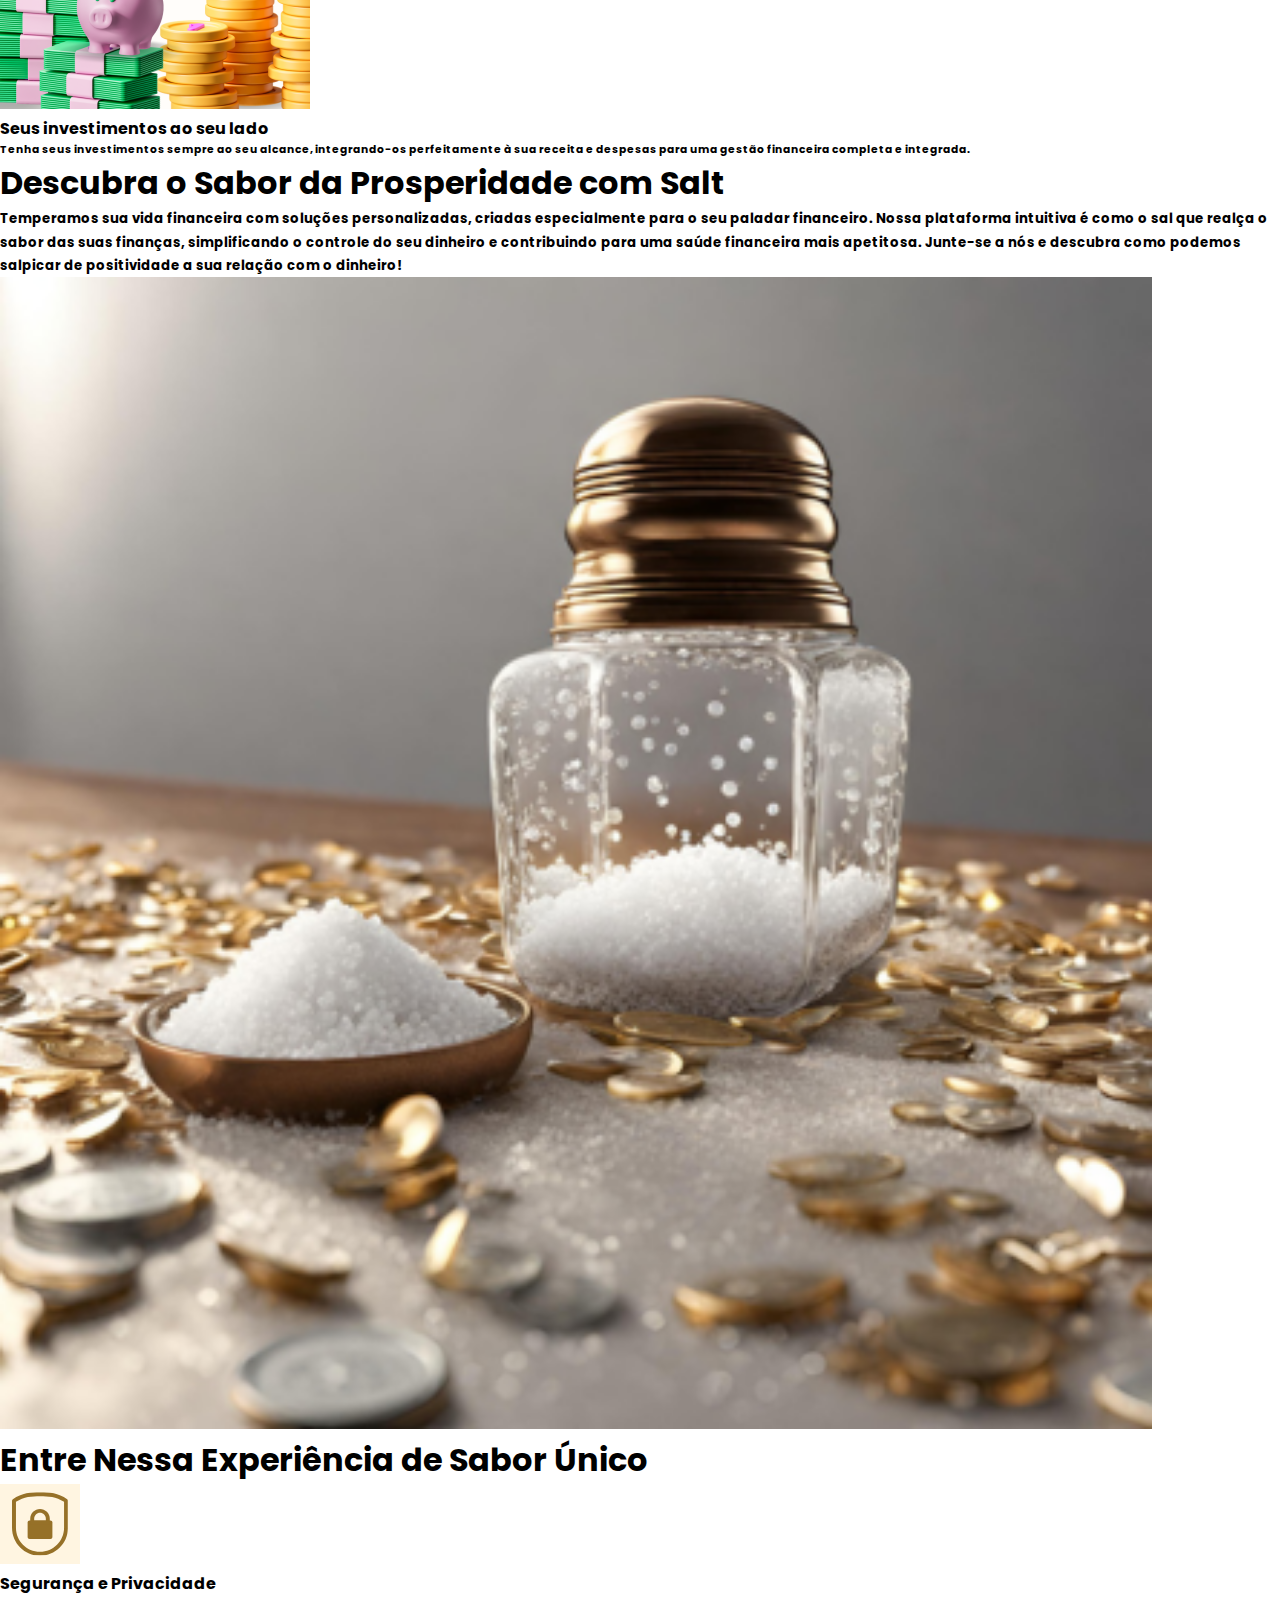
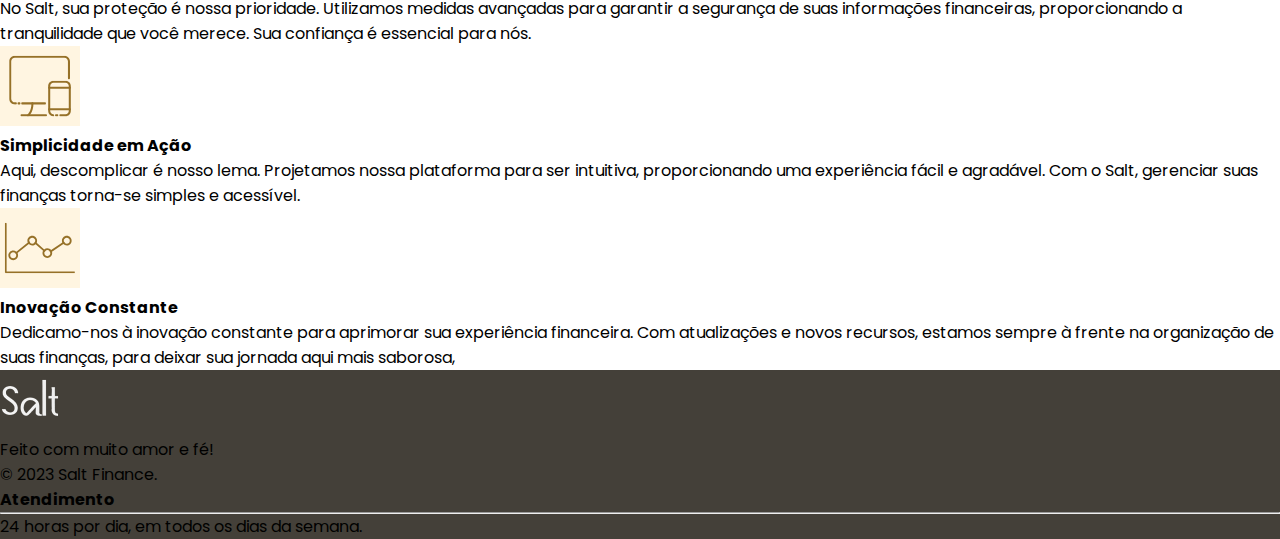
==== commit de6914ff: "#" ====
--- a/pages/index.html
+++ b/pages/index.html
@@ -22,7 +22,7 @@
     <link rel="icon" type="image/png" sizes="60x60" href="/images/favicon/favicon.png">
 </head>
 
-<body>
+<body class="register_pg">
     <header class="container">
 
         <nav class="navbar fixed-top navbar-expand-lg bg-salt rounded-bottom-5" data-bs-theme= bg-salt>
@@ -56,12 +56,10 @@
                 <h1 class="display-1 mt-5 my-lg-3">Simples, Intuitivo. Uma Pitada de Prosperidade:
                     <span class="frase">Temperando Sua Vida Financeira.</span>
                 </h1>
-                
-            </div>
-            <button type="button" class="btn botao col-lg-3 col-md-6 rounded-3 mb-md-5 mb-lg-5">CRIAR MINHA CONTA</button>
+            </div>
+            <a type="button" href="#" class="btn botao col-lg-3 col-md-6 rounded-3 mb-md-5 mb-lg-5">CRIAR MINHA CONTA</a>
         </div>
     </section> 
-
 
     <section class="container">
         <div class="row d-flex justify-content-center my-5">
@@ -100,7 +98,6 @@
         </div>
     </section>
 
-
     <section class="container">
         <div class="row row-cols-1 row-cols-md-4 g-4 my-5">
     
@@ -145,7 +142,6 @@
             </div>
         </div>
     </section>
-
 
     <section class="container">
         <div class="row d-flex justify-content-center my-5">
@@ -160,7 +156,6 @@
         </div>
     </section>
 
-
     <section class="container my-5">
         <h1 class="text-center my-5 display-4">Entre Nessa Experiência de Sabor Único</h1>
 
@@ -205,7 +200,6 @@
         </div>
     </section>
 
-    
     <footer class="container-fluid text-light pt-5">
         <div class="row py-lg-5 pt-md-1 pb-md-5 px-lg-5 mx-lg-5">
 
